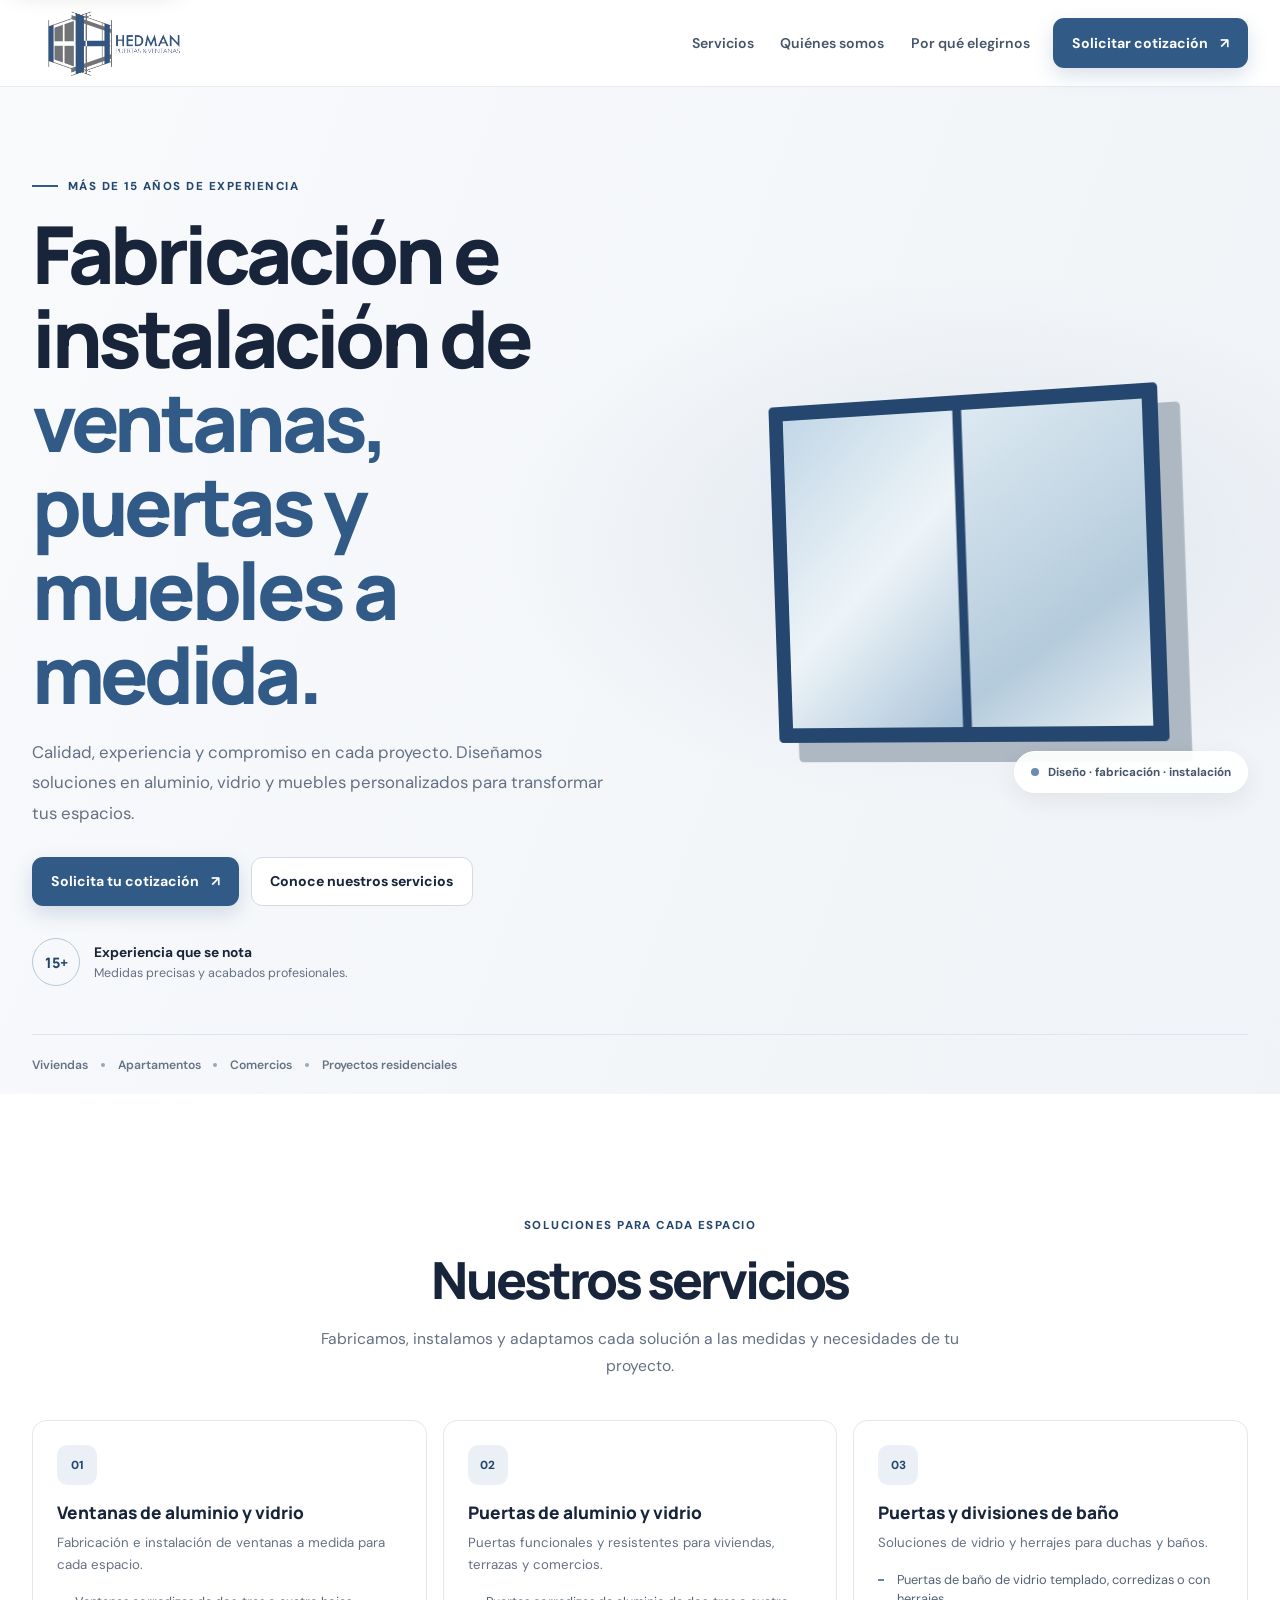
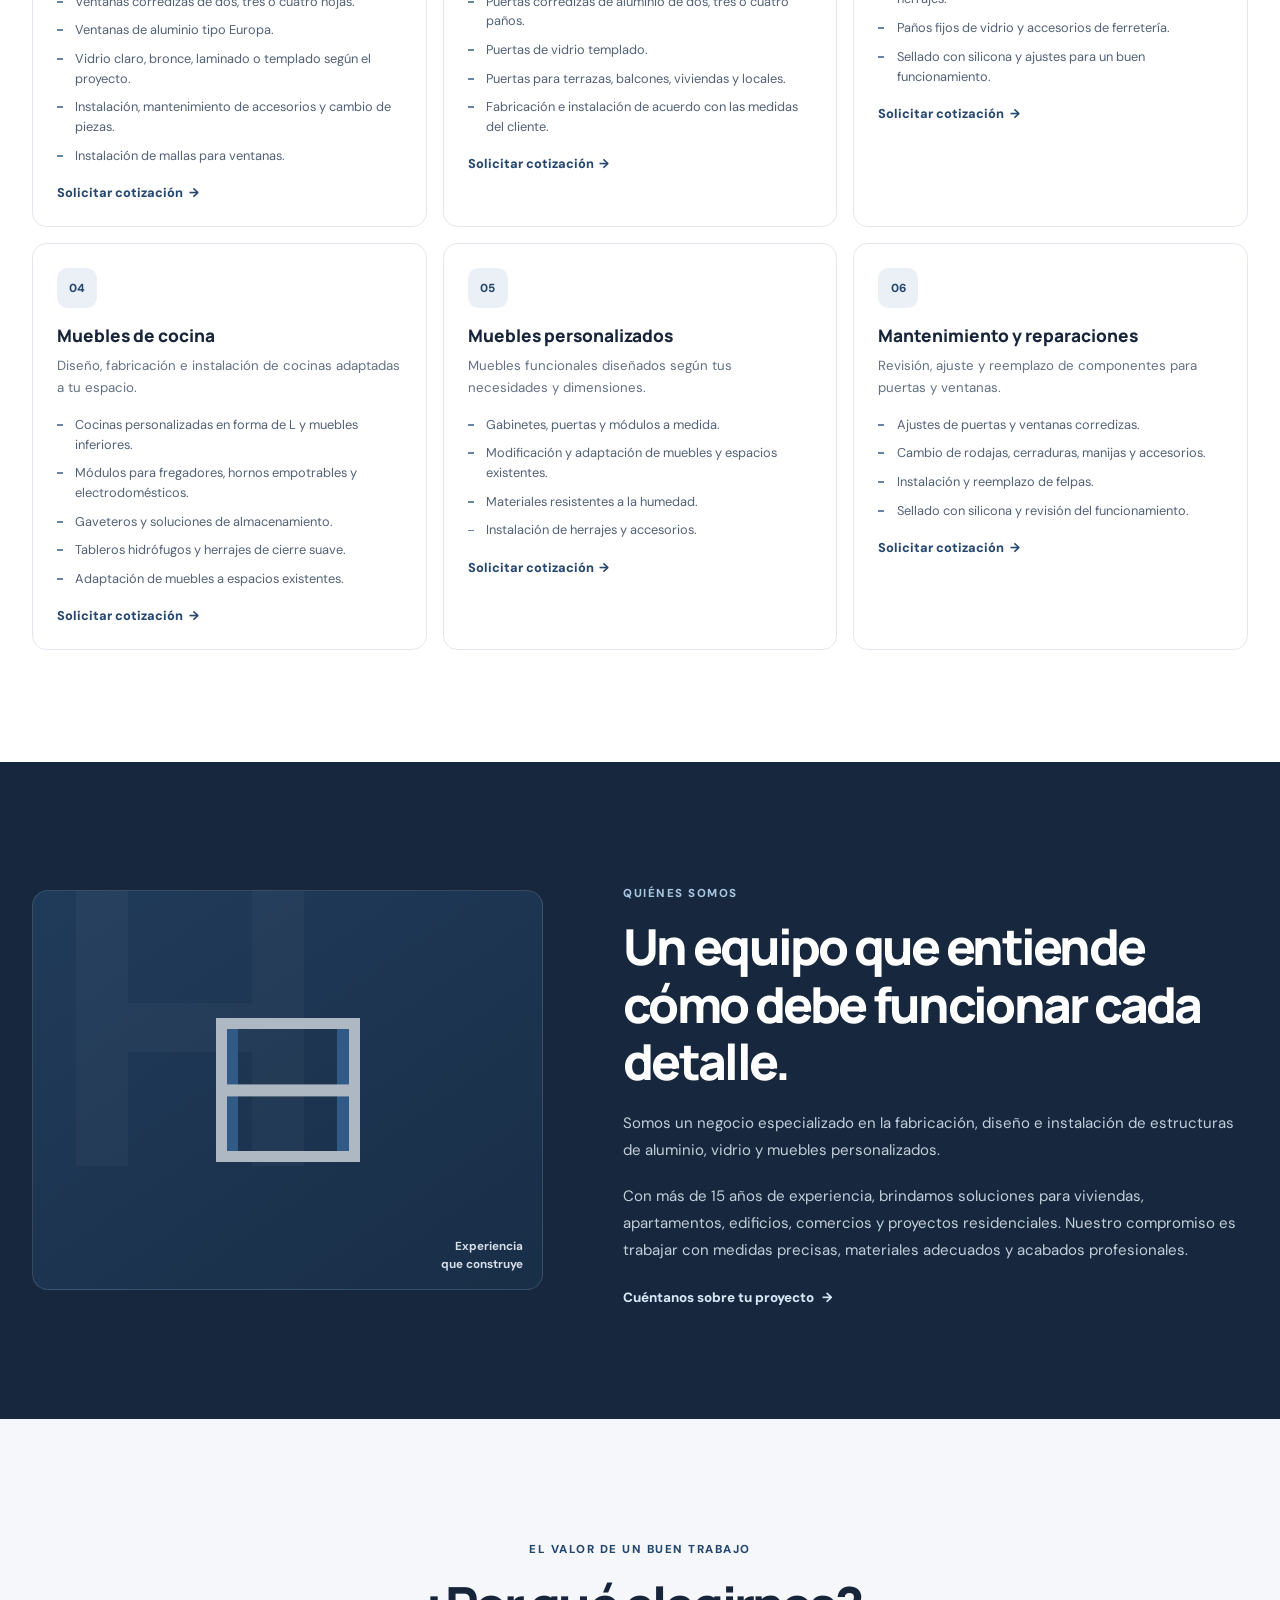
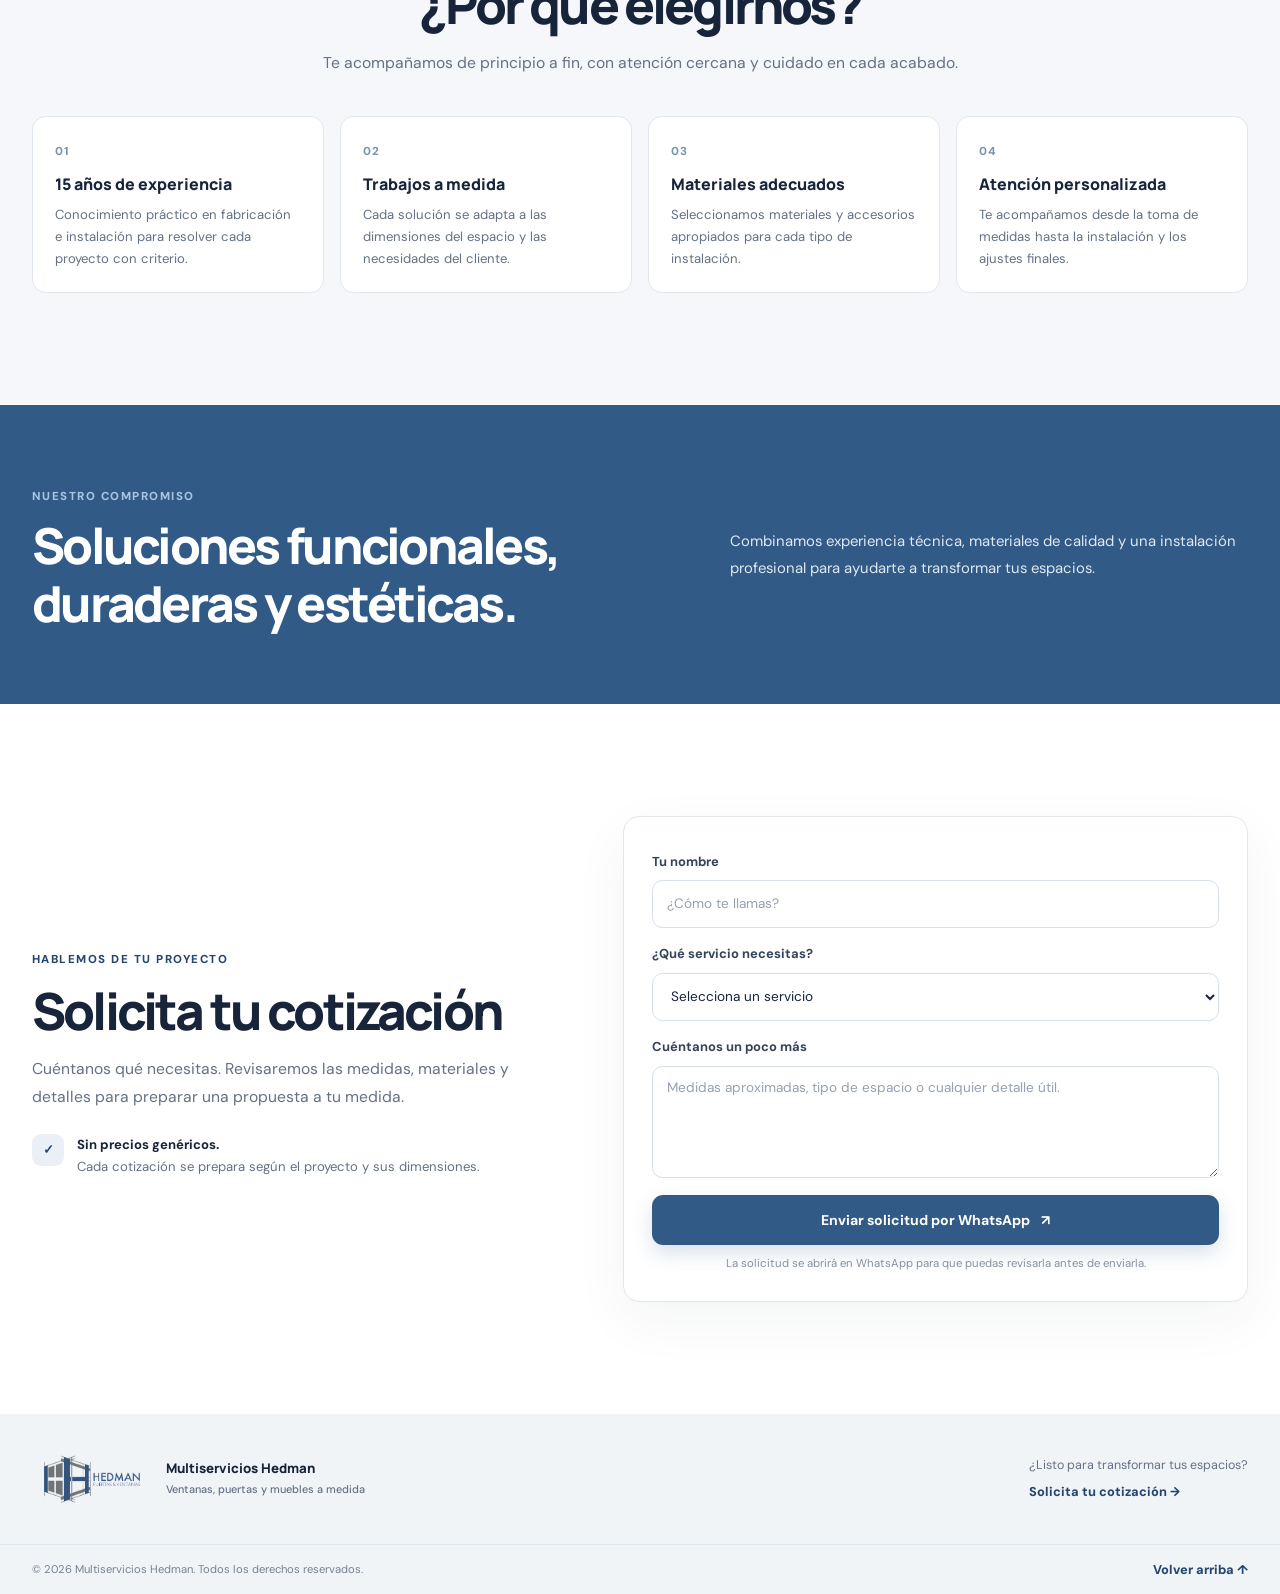
==== index.html @ 20c8bb3f "feat: version inicial web Multiservicios Hedman" ====
<!doctype html>
<html lang="es">
  <head>
    <meta charset="UTF-8" />
    <meta name="viewport" content="width=device-width, initial-scale=1" />
    <meta
      name="description"
      content="Fabricación e instalación de ventanas, puertas de aluminio y vidrio, divisiones de baño y muebles a medida. Más de 15 años de experiencia."
    />
    <meta name="theme-color" content="#f5f7fa" />
    <title>Multiservicios Hedman | Ventanas, puertas y muebles a medida</title>
    <link rel="preconnect" href="https://fonts.googleapis.com" />
    <link rel="preconnect" href="https://fonts.gstatic.com" crossorigin />
    <link
      href="https://fonts.googleapis.com/css2?family=DM+Sans:wght@400;500;600;700&family=Manrope:wght@400;500;600;700;800&display=swap"
      rel="stylesheet"
    />
    <link rel="stylesheet" href="css/styles.css" />
    <script type="module" src="js/main.js"></script>
  </head>
  <body>
    <a class="skip-link" href="#contenido">Saltar al contenido</a>

    <header class="site-header">
      <nav class="navigation container" aria-label="Navegación principal">
        <a class="brand-link" href="#inicio" aria-label="Multiservicios Hedman, inicio">
          <img src="Logo/Logo%20Hedman.png" alt="Hedman, puertas y ventanas" />
        </a>
        <button
          id="menu-toggle"
          class="menu-toggle"
          type="button"
          aria-expanded="false"
          aria-controls="primary-menu"
          aria-label="Abrir menú"
        >
          <svg viewBox="0 0 24 24" fill="none" stroke="currentColor" stroke-width="1.8" aria-hidden="true">
            <path d="M4 7h16M4 12h16M4 17h16" stroke-linecap="round" />
          </svg>
        </button>
        <div id="primary-menu" class="nav-menu">
          <a class="nav-link" href="#servicios">Servicios</a>
          <a class="nav-link" href="#nosotros">Quiénes somos</a>
          <a class="nav-link" href="#ventajas">Por qué elegirnos</a>
          <a class="button button-primary nav-cta" href="#cotizacion">Solicitar cotización <span aria-hidden="true">↗</span></a>
        </div>
      </nav>
    </header>

    <main id="contenido">
      <section id="inicio" class="hero-section">
        <div class="hero container">
          <div class="hero-copy">
            <p class="eyebrow"><span class="eyebrow-line"></span> Más de 15 años de experiencia</p>
            <h1>Fabricación e instalación de <span>ventanas, puertas y muebles a medida.</span></h1>
            <p class="hero-description">
              Calidad, experiencia y compromiso en cada proyecto. Diseñamos soluciones en aluminio, vidrio y muebles personalizados para transformar tus espacios.
            </p>
            <div class="hero-actions">
              <a class="button button-primary" href="#cotizacion">Solicita tu cotización <span aria-hidden="true">↗</span></a>
              <a class="button button-outline" href="#servicios">Conoce nuestros servicios</a>
            </div>
            <div class="hero-proof">
              <span class="proof-icon" aria-hidden="true">15+</span>
              <p><strong>Experiencia que se nota</strong><br />Medidas precisas y acabados profesionales.</p>
            </div>
          </div>
          <div class="hero-visual" aria-label="Ilustración de una ventana moderna de aluminio">
            <div class="window-illustration" aria-hidden="true">
              <div class="window-frame">
                <div class="window-pane pane-one"></div>
                <div class="window-pane pane-two"></div>
                <div class="window-divider"></div>
              </div>
              <div class="window-shadow"></div>
            </div>
            <div class="visual-caption"><span></span> Diseño · fabricación · instalación</div>
          </div>
        </div>
        <div class="hero-bottom container">
          <span>Viviendas</span><i></i><span>Apartamentos</span><i></i><span>Comercios</span><i></i><span>Proyectos residenciales</span>
        </div>
      </section>

      <section id="servicios" class="section services-section">
        <div class="container">
          <div class="section-heading">
            <p class="eyebrow">Soluciones para cada espacio</p>
            <h2 class="section-title">Nuestros servicios</h2>
            <p class="section-description">Fabricamos, instalamos y adaptamos cada solución a las medidas y necesidades de tu proyecto.</p>
          </div>
          <div id="services-grid" class="services-grid" aria-live="polite"></div>
        </div>
      </section>

      <section id="nosotros" class="about-section">
        <div class="container about-layout">
          <div class="about-mark" aria-hidden="true">
            <span>H</span>
            <div class="mark-lines"><i></i><i></i><i></i></div>
            <p>Experiencia<br />que construye</p>
          </div>
          <div class="about-copy">
            <p class="eyebrow eyebrow-light">Quiénes somos</p>
            <h2>Un equipo que entiende cómo debe funcionar cada detalle.</h2>
            <p>
              Somos un negocio especializado en la fabricación, diseño e instalación de estructuras de aluminio, vidrio y muebles personalizados.
            </p>
            <p>
              Con más de 15 años de experiencia, brindamos soluciones para viviendas, apartamentos, edificios, comercios y proyectos residenciales. Nuestro compromiso es trabajar con medidas precisas, materiales adecuados y acabados profesionales.
            </p>
            <a class="text-link" href="#cotizacion">Cuéntanos sobre tu proyecto <span aria-hidden="true">→</span></a>
          </div>
        </div>
      </section>

      <section id="ventajas" class="section reasons-section">
        <div class="container">
          <div class="section-heading">
            <p class="eyebrow">El valor de un buen trabajo</p>
            <h2 class="section-title">¿Por qué elegirnos?</h2>
            <p class="section-description">Te acompañamos de principio a fin, con atención cercana y cuidado en cada acabado.</p>
          </div>
          <div class="reasons-grid">
            <article class="reason-card"><span>01</span><h3>15 años de experiencia</h3><p>Conocimiento práctico en fabricación e instalación para resolver cada proyecto con criterio.</p></article>
            <article class="reason-card"><span>02</span><h3>Trabajos a medida</h3><p>Cada solución se adapta a las dimensiones del espacio y las necesidades del cliente.</p></article>
            <article class="reason-card"><span>03</span><h3>Materiales adecuados</h3><p>Seleccionamos materiales y accesorios apropiados para cada tipo de instalación.</p></article>
            <article class="reason-card"><span>04</span><h3>Atención personalizada</h3><p>Te acompañamos desde la toma de medidas hasta la instalación y los ajustes finales.</p></article>
          </div>
        </div>
      </section>

      <section class="commitment-section">
        <div class="container commitment-layout">
          <div>
            <p class="eyebrow eyebrow-light">Nuestro compromiso</p>
            <h2>Soluciones funcionales, duraderas y estéticas.</h2>
          </div>
          <p>Combinamos experiencia técnica, materiales de calidad y una instalación profesional para ayudarte a transformar tus espacios.</p>
        </div>
      </section>

      <section id="cotizacion" class="section quote-section">
        <div class="container quote-layout">
          <div class="quote-copy">
            <p class="eyebrow">Hablemos de tu proyecto</p>
            <h2 class="section-title">Solicita tu cotización</h2>
            <p class="section-description">Cuéntanos qué necesitas. Revisaremos las medidas, materiales y detalles para preparar una propuesta a tu medida.</p>
            <div class="quote-note"><span aria-hidden="true">✓</span><p><strong>Sin precios genéricos.</strong><br />Cada cotización se prepara según el proyecto y sus dimensiones.</p></div>
          </div>
          <form id="quote-form" class="quote-card">
            <label class="form-label" for="quote-name">Tu nombre</label>
            <input id="quote-name" class="form-control" name="name" type="text" autocomplete="name" maxlength="80" placeholder="¿Cómo te llamas?" required />
            <label class="form-label" for="quote-service">¿Qué servicio necesitas?</label>
            <select id="quote-service" class="form-control" name="service" required>
              <option value="">Selecciona un servicio</option>
            </select>
            <label class="form-label" for="quote-details">Cuéntanos un poco más</label>
            <textarea id="quote-details" class="form-control" name="details" rows="4" maxlength="700" placeholder="Medidas aproximadas, tipo de espacio o cualquier detalle útil." required></textarea>
            <p id="quote-error" class="form-error" role="alert" hidden></p>
            <button class="button button-primary submit-button" type="submit">Enviar solicitud por WhatsApp <span aria-hidden="true">↗</span></button>
            <p class="form-hint">La solicitud se abrirá en WhatsApp para que puedas revisarla antes de enviarla.</p>
          </form>
        </div>
      </section>
    </main>

    <footer class="site-footer">
      <div class="container footer-main">
        <a class="footer-brand" href="#inicio" aria-label="Volver al inicio">
          <img src="Logo/Logo%20Hedman.png" alt="" />
          <span>Multiservicios Hedman<br /><small>Ventanas, puertas y muebles a medida</small></span>
        </a>
        <div class="footer-contact">
          <p>¿Listo para transformar tus espacios?</p>
          <a href="#cotizacion">Solicita tu cotización <span aria-hidden="true">→</span></a>
        </div>
      </div>
      <div class="footer-bottom">
        <div class="container"><p>© <span id="current-year"></span> Multiservicios Hedman. Todos los derechos reservados.</p><a href="#inicio">Volver arriba ↑</a></div>
      </div>
    </footer>
  </body>
</html>
---- css/styles.css ----
:root {
  color-scheme: light;
  --ink: #17243a;
  --muted: #647184;
  --blue: #315a87;
  --blue-dark: #24466f;
  --blue-soft: #eaf0f6;
  --steel: #737d8b;
  --surface: #f5f7fa;
  --line: #e2e7ed;
  --display-font: "Manrope", sans-serif;
  --body-font: "DM Sans", sans-serif;
}

* {
  box-sizing: border-box;
}

html {
  scroll-behavior: smooth;
  scroll-padding-top: 6rem;
}

body {
  margin: 0;
  color: var(--ink);
  background: #fff;
  font-family: var(--body-font);
  -webkit-font-smoothing: antialiased;
}

body,
button,
input,
select,
textarea {
  font-family: var(--body-font);
}

a {
  color: inherit;
  text-decoration: none;
}

button,
input,
select,
textarea {
  font: inherit;
}

.container {
  width: min(100% - 3rem, 76rem);
  margin-inline: auto;
}

.skip-link {
  position: fixed;
  z-index: 100;
  top: 0.75rem;
  left: 0.75rem;
  transform: translateY(-160%);
  border-radius: 0.75rem;
  background: #fff;
  padding: 0.75rem 1rem;
  box-shadow: 0 8px 24px #0f172a24;
}

.skip-link:focus {
  transform: translateY(0);
}

.site-header {
  position: sticky;
  z-index: 40;
  top: 0;
  border-bottom: 1px solid #e2e7edcf;
  background: rgb(255 255 255 / 92%);
  backdrop-filter: blur(16px);
}

.navigation {
  display: flex;
  min-height: 5.4rem;
  align-items: center;
  justify-content: space-between;
}

.brand-link {
  display: inline-flex;
  width: 10.25rem;
  align-items: center;
}

.brand-link img,
.footer-brand img {
  display: block;
  width: 100%;
  height: auto;
}

.menu-toggle {
  display: grid;
  width: 2.75rem;
  height: 2.75rem;
  place-items: center;
  border: 1px solid var(--line);
  border-radius: 0.8rem;
  background: #fff;
  color: var(--ink);
}

.menu-toggle svg {
  width: 1.4rem;
  height: 1.4rem;
}

.nav-menu {
  position: absolute;
  top: calc(100% + 0.45rem);
  right: 1.5rem;
  left: 1.5rem;
  display: none;
  flex-direction: column;
  gap: 0.3rem;
  border: 1px solid var(--line);
  border-radius: 1rem;
  background: #fff;
  padding: 0.75rem;
  box-shadow: 0 18px 40px #0f172a14;
}

.nav-menu.is-open {
  display: flex;
}

.nav-link {
  border-radius: 0.65rem;
  padding: 0.75rem;
  color: #475569;
  font-size: 0.88rem;
  font-weight: 600;
}

.nav-link:hover,
.nav-link:focus-visible {
  background: var(--surface);
  color: var(--blue-dark);
}

.button {
  display: inline-flex;
  min-height: 3.1rem;
  align-items: center;
  justify-content: center;
  gap: 0.7rem;
  border: 1px solid transparent;
  border-radius: 0.7rem;
  padding: 0.8rem 1.15rem;
  font-size: 0.88rem;
  font-weight: 700;
  text-align: center;
  transition: background 160ms ease, color 160ms ease, transform 160ms ease, box-shadow 160ms ease;
}

.button:hover {
  transform: translateY(-2px);
}

.button:focus-visible,
.nav-link:focus-visible,
.menu-toggle:focus-visible,
.text-link:focus-visible,
.footer-bottom a:focus-visible {
  outline: 3px solid #75a4d3;
  outline-offset: 3px;
}

.button-primary {
  background: var(--blue);
  color: #fff;
  box-shadow: 0 8px 20px rgb(49 90 135 / 18%);
}

.button-primary:hover {
  background: var(--blue-dark);
}

.button-outline {
  border-color: #d3dae3;
  background: #fff;
  color: var(--ink);
}

.button-outline:hover {
  background: var(--surface);
}

.hero-section {
  overflow: hidden;
  background:
    radial-gradient(ellipse at 75% 45%, rgb(49 90 135 / 10%), transparent 34%),
    linear-gradient(110deg, #f8fafc, #f0f3f7);
}

.hero {
  display: grid;
  align-items: center;
  gap: 3.5rem;
  padding-top: 5.2rem;
  padding-bottom: 4.5rem;
}

.hero-copy {
  position: relative;
  z-index: 2;
}

.eyebrow {
  display: flex;
  align-items: center;
  gap: 0.65rem;
  color: var(--blue-dark);
  font-size: 0.72rem;
  font-weight: 800;
  letter-spacing: 0.13em;
  text-transform: uppercase;
}

.eyebrow-line {
  width: 1.6rem;
  height: 2px;
  background: var(--blue);
}

.hero h1,
.section-title,
.about-copy h2,
.commitment-layout h2 {
  margin: 1.1rem 0 0;
  font-family: var(--display-font);
  font-weight: 800;
  letter-spacing: -0.055em;
}

.hero h1 {
  max-width: 46rem;
  font-size: clamp(2.7rem, 7vw, 5rem);
  line-height: 1.05;
}

.hero h1 span {
  color: var(--blue);
}

.hero-description {
  max-width: 36rem;
  margin: 1.35rem 0 0;
  color: var(--muted);
  font-size: 1.05rem;
  line-height: 1.8;
}

.hero-actions {
  display: flex;
  flex-wrap: wrap;
  gap: 0.75rem;
  margin-top: 1.8rem;
}

.hero-proof {
  display: flex;
  align-items: center;
  gap: 0.9rem;
  margin-top: 2rem;
  color: var(--muted);
  font-size: 0.78rem;
  line-height: 1.6;
}

.hero-proof p {
  margin: 0;
}

.hero-proof strong {
  color: var(--ink);
  font-size: 0.86rem;
}

.proof-icon {
  display: grid;
  width: 3rem;
  height: 3rem;
  flex: 0 0 auto;
  place-items: center;
  border: 1px solid #b8c8d9;
  border-radius: 50%;
  color: var(--blue-dark);
  font-family: var(--display-font);
  font-size: 0.9rem;
  font-weight: 800;
}

.hero-visual {
  position: relative;
  display: grid;
  min-height: 22rem;
  place-items: center;
}

.window-illustration {
  position: relative;
  width: min(100%, 28rem);
  aspect-ratio: 1 / 0.9;
}

.window-frame {
  position: absolute;
  inset: 5% 7% 9% 5%;
  display: grid;
  grid-template-columns: 1fr 1fr;
  gap: 0.55rem;
  overflow: hidden;
  border: 0.95rem solid var(--blue-dark);
  border-radius: 0.28rem;
  background: #dce7f0;
  box-shadow: 1.3rem 1.25rem 0 #aeb8c3;
  transform: perspective(900px) rotateY(-9deg) rotateZ(-2deg);
}

.window-pane {
  background: linear-gradient(135deg, #c2d7e7 0%, #edf4f8 52%, #aac3d8 100%);
}

.pane-two {
  background: linear-gradient(145deg, #dce9f1, #b4cbdc 66%, #e6eef4);
}

.window-divider {
  position: absolute;
  inset: 0 auto 0 50%;
  width: 0.55rem;
  background: var(--blue-dark);
  transform: translateX(-50%);
}

.window-shadow {
  position: absolute;
  z-index: -1;
  right: 2%;
  bottom: 1%;
  width: 73%;
  height: 3rem;
  border-radius: 50%;
  background: #66778b26;
  filter: blur(16px);
}

.visual-caption {
  position: absolute;
  right: 0;
  bottom: 0.5rem;
  display: flex;
  align-items: center;
  gap: 0.55rem;
  border: 1px solid #fff;
  border-radius: 999px;
  background: #ffffffeb;
  padding: 0.75rem 1rem;
  box-shadow: 0 8px 25px #0f172a12;
  color: #475569;
  font-size: 0.73rem;
  font-weight: 700;
}

.visual-caption span {
  width: 0.5rem;
  height: 0.5rem;
  border-radius: 50%;
  background: #6d8bab;
}

.hero-bottom {
  display: flex;
  flex-wrap: wrap;
  align-items: center;
  gap: 0.8rem;
  border-top: 1px solid #dfe5ec;
  padding-top: 1.35rem;
  padding-bottom: 1.35rem;
  color: #667386;
  font-size: 0.76rem;
  font-weight: 600;
}

.hero-bottom i {
  width: 0.25rem;
  height: 0.25rem;
  border-radius: 50%;
  background: #99a8b8;
}

.section {
  padding-top: 5.5rem;
  padding-bottom: 5.5rem;
}

.section-heading {
  max-width: 44rem;
  margin: 0 auto 2.5rem;
  text-align: center;
}

.section-heading .eyebrow {
  justify-content: center;
}

.section-title {
  font-size: clamp(2rem, 5vw, 3.2rem);
  line-height: 1.14;
}

.section-description {
  margin: 1rem 0 0;
  color: var(--muted);
  font-size: 0.98rem;
  line-height: 1.75;
}

.services-section {
  background: #fff;
}

.services-grid {
  display: grid;
  gap: 1rem;
}

.service-card {
  position: relative;
  border: 1px solid var(--line);
  border-radius: 0.9rem;
  background: #fff;
  padding: 1.5rem;
  transition: border-color 180ms ease, box-shadow 180ms ease, transform 180ms ease;
}

.service-card:hover {
  transform: translateY(-3px);
  border-color: #b7c8da;
  box-shadow: 0 16px 38px #0f172a0d;
}

.service-number {
  display: inline-grid;
  width: 2.5rem;
  height: 2.5rem;
  place-items: center;
  border-radius: 0.65rem;
  background: var(--blue-soft);
  color: var(--blue-dark);
  font-size: 0.73rem;
  font-weight: 800;
}

.service-card h3 {
  margin: 1rem 0 0;
  font-family: var(--display-font);
  font-size: 1.08rem;
  font-weight: 800;
}

.service-card p {
  margin: 0.5rem 0 0;
  color: var(--muted);
  font-size: 0.83rem;
  line-height: 1.65;
}

.service-card ul {
  display: grid;
  gap: 0.55rem;
  margin: 1rem 0 0;
  padding: 0;
  color: #536176;
  font-size: 0.8rem;
  line-height: 1.55;
  list-style: none;
}

.service-card li {
  position: relative;
  padding-left: 1.15rem;
}

.service-card li::before {
  position: absolute;
  top: 0.57rem;
  left: 0;
  width: 0.38rem;
  height: 0.12rem;
  background: #6684a5;
  content: "";
}

.service-card a {
  display: inline-flex;
  align-items: center;
  gap: 0.35rem;
  margin-top: 1.15rem;
  color: var(--blue-dark);
  font-size: 0.8rem;
  font-weight: 800;
}

.service-card a:hover {
  text-decoration: underline;
}

.about-section {
  overflow: hidden;
  background: #17283e;
  color: #fff;
}

.about-layout {
  display: grid;
  align-items: center;
  gap: 3rem;
  padding-top: 5.5rem;
  padding-bottom: 5.5rem;
}

.about-mark {
  position: relative;
  display: grid;
  min-height: 18rem;
  place-items: center;
  overflow: hidden;
  border: 1px solid #ffffff20;
  border-radius: 1rem;
  background: linear-gradient(145deg, #203b5a, #192e47);
}

.about-mark > span {
  position: absolute;
  top: -4rem;
  left: 1rem;
  color: #ffffff08;
  font-family: var(--display-font);
  font-size: 24rem;
  font-weight: 800;
  line-height: 1;
}

.mark-lines {
  position: relative;
  display: flex;
  width: 9rem;
  height: 9rem;
  justify-content: space-between;
  border: 0.7rem solid #aeb8c3;
}

.mark-lines::after {
  position: absolute;
  top: 50%;
  right: 0;
  left: 0;
  height: 0.7rem;
  background: #aeb8c3;
  content: "";
  transform: translateY(-50%);
}

.mark-lines i {
  width: 0.7rem;
  height: 100%;
  background: #315a87;
}

.mark-lines i:nth-child(2) {
  background: #315a87;
}

.mark-lines i:nth-child(3) {
  display: none;
}

.about-mark p {
  position: absolute;
  right: 1.2rem;
  bottom: 1rem;
  margin: 0;
  color: #d5deea;
  font-size: 0.73rem;
  font-weight: 700;
  line-height: 1.5;
  text-align: right;
}

.eyebrow-light {
  color: #a9c5e0;
}

.about-copy {
  max-width: 40rem;
}

.about-copy h2,
.commitment-layout h2 {
  font-size: clamp(2rem, 4vw, 3.1rem);
  line-height: 1.16;
}

.about-copy > p:not(.eyebrow) {
  margin: 1.2rem 0 0;
  color: #c3cedb;
  font-size: 0.94rem;
  line-height: 1.8;
}

.text-link {
  display: inline-flex;
  align-items: center;
  gap: 0.5rem;
  margin-top: 1.5rem;
  color: #d7e7f6;
  font-size: 0.84rem;
  font-weight: 800;
}

.reasons-section {
  background: var(--surface);
}

.reasons-grid {
  display: grid;
  gap: 1rem;
}

.reason-card {
  border: 1px solid #e0e6ed;
  border-radius: 0.85rem;
  background: #fff;
  padding: 1.35rem;
}

.reason-card > span {
  color: #7993af;
  font-size: 0.72rem;
  font-weight: 800;
  letter-spacing: 0.12em;
}

.reason-card h3 {
  margin: 0.8rem 0 0;
  font-family: var(--display-font);
  font-size: 1rem;
  font-weight: 800;
}

.reason-card p {
  margin: 0.55rem 0 0;
  color: var(--muted);
  font-size: 0.82rem;
  line-height: 1.7;
}

.commitment-section {
  background: var(--blue);
  color: #fff;
}

.commitment-layout {
  display: grid;
  align-items: center;
  gap: 1.5rem;
  padding-top: 3.6rem;
  padding-bottom: 3.6rem;
}

.commitment-layout h2 {
  max-width: 38rem;
  margin-top: 0.85rem;
}

.commitment-layout > p {
  max-width: 34rem;
  margin: 0;
  color: #e0e9f2;
  font-size: 0.93rem;
  line-height: 1.8;
}

.quote-section {
  background: #fff;
}

.quote-layout {
  display: grid;
  align-items: start;
  gap: 2.5rem;
}

.quote-copy .section-title {
  margin-top: 0.85rem;
}

.quote-copy .section-description {
  max-width: 34rem;
}

.quote-note {
  display: flex;
  align-items: flex-start;
  gap: 0.8rem;
  margin-top: 1.5rem;
  color: var(--muted);
  font-size: 0.82rem;
  line-height: 1.65;
}

.quote-note > span {
  display: grid;
  width: 2rem;
  height: 2rem;
  flex: 0 0 auto;
  place-items: center;
  border-radius: 0.6rem;
  background: var(--blue-soft);
  color: var(--blue-dark);
  font-weight: 800;
}

.quote-note p {
  margin: 0;
}

.quote-note strong {
  color: var(--ink);
}

.quote-card {
  display: grid;
  gap: 0.65rem;
  border: 1px solid var(--line);
  border-radius: 1rem;
  background: #fff;
  padding: 1.35rem;
  box-shadow: 0 18px 55px #15243a0d;
}

.form-label {
  margin-top: 0.45rem;
  color: #34445a;
  font-size: 0.81rem;
  font-weight: 700;
}

.form-control {
  width: 100%;
  min-height: 3rem;
  border: 1px solid #d7dfe8;
  border-radius: 0.65rem;
  background: #fff;
  padding: 0.75rem 0.85rem;
  color: var(--ink);
  font-size: 0.85rem;
  outline: none;
  transition: border-color 160ms ease, box-shadow 160ms ease;
}

textarea.form-control {
  min-height: 7rem;
  resize: vertical;
}

.form-control:focus {
  border-color: #547ba3;
  box-shadow: 0 0 0 3px #547ba321;
}

.form-control::placeholder {
  color: #96a1af;
}

.submit-button {
  width: 100%;
  margin-top: 0.45rem;
}

.form-hint {
  margin: 0;
  color: #8591a0;
  font-size: 0.71rem;
  line-height: 1.55;
  text-align: center;
}

.form-error {
  margin: 0.35rem 0 0;
  border-radius: 0.6rem;
  background: #fef2f2;
  padding: 0.7rem 0.8rem;
  color: #b91c1c;
  font-size: 0.78rem;
  line-height: 1.5;
}

.site-footer {
  background: #f1f4f7;
}

.footer-main {
  display: flex;
  flex-direction: column;
  gap: 1.5rem;
  padding-top: 2.3rem;
  padding-bottom: 2.3rem;
}

.footer-brand {
  display: flex;
  max-width: 23rem;
  align-items: center;
  gap: 0.85rem;
  font-family: var(--display-font);
  font-size: 0.83rem;
  font-weight: 800;
  line-height: 1.5;
}

.footer-brand img {
  width: 7.5rem;
  flex: 0 0 auto;
}

.footer-brand small {
  color: var(--muted);
  font-family: var(--body-font);
  font-size: 0.68rem;
  font-weight: 500;
}

.footer-contact p {
  margin: 0 0 0.4rem;
  color: var(--muted);
  font-size: 0.78rem;
}

.footer-contact a,
.footer-bottom a {
  color: var(--blue-dark);
  font-size: 0.8rem;
  font-weight: 800;
}

.footer-bottom {
  border-top: 1px solid #dfe5ec;
}

.footer-bottom .container {
  display: flex;
  flex-direction: column;
  gap: 0.5rem;
  padding-top: 1rem;
  padding-bottom: 1rem;
}

.footer-bottom p {
  margin: 0;
  color: #768294;
  font-size: 0.7rem;
}

@media (min-width: 600px) {
  .services-grid,
  .reasons-grid {
    grid-template-columns: repeat(2, minmax(0, 1fr));
  }

  .quote-card {
    padding: 1.75rem;
  }

  .footer-main,
  .footer-bottom .container {
    flex-direction: row;
    align-items: center;
    justify-content: space-between;
  }
}

@media (min-width: 800px) {
  .menu-toggle {
    display: none;
  }

  .nav-menu {
    position: static;
    display: flex;
    flex-direction: row;
    align-items: center;
    gap: 0.15rem;
    border: 0;
    background: transparent;
    padding: 0;
    box-shadow: none;
  }

  .nav-link {
    padding: 0.7rem 0.75rem;
  }

  .nav-cta {
    margin-left: 0.55rem;
  }

  .hero {
    grid-template-columns: 1.05fr 0.95fr;
    gap: 2rem;
    padding-top: 5rem;
    padding-bottom: 3rem;
  }

  .hero-visual {
    min-height: 28rem;
  }

  .section {
    padding-top: 7rem;
    padding-bottom: 7rem;
  }

  .services-grid {
    grid-template-columns: repeat(3, minmax(0, 1fr));
  }

  .about-layout {
    grid-template-columns: 0.9fr 1.1fr;
    gap: 5rem;
    padding-top: 7rem;
    padding-bottom: 7rem;
  }

  .about-mark {
    min-height: 25rem;
  }

  .reasons-grid {
    grid-template-columns: repeat(4, minmax(0, 1fr));
  }

  .commitment-layout {
    grid-template-columns: 1.1fr 0.9fr;
    gap: 4rem;
    padding-top: 4.5rem;
    padding-bottom: 4.5rem;
  }

  .quote-layout {
    grid-template-columns: 0.9fr 1.1fr;
    align-items: center;
    gap: 5rem;
  }
}

@media (prefers-reduced-motion: reduce) {
  *,
  *::before,
  *::after {
    scroll-behavior: auto !important;
    animation-duration: 0.01ms !important;
    animation-iteration-count: 1 !important;
    transition-duration: 0.01ms !important;
  }
}
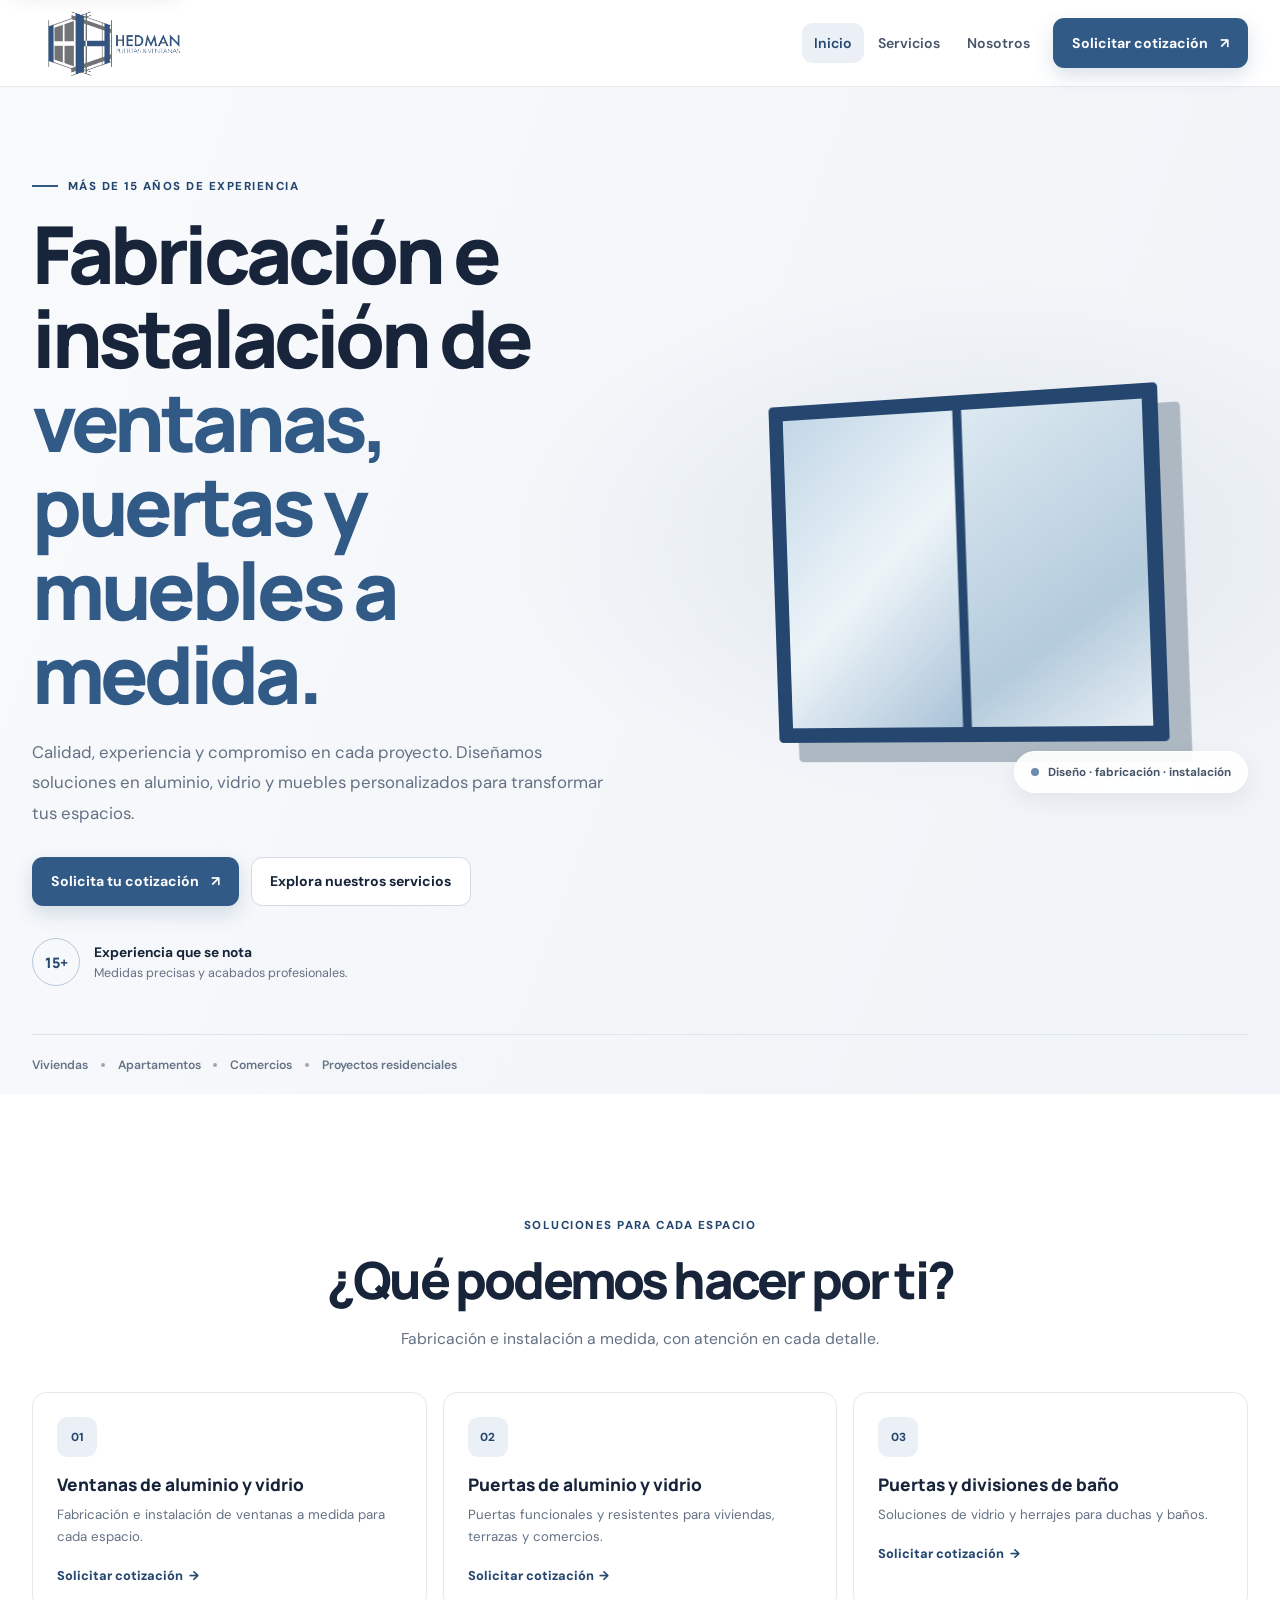
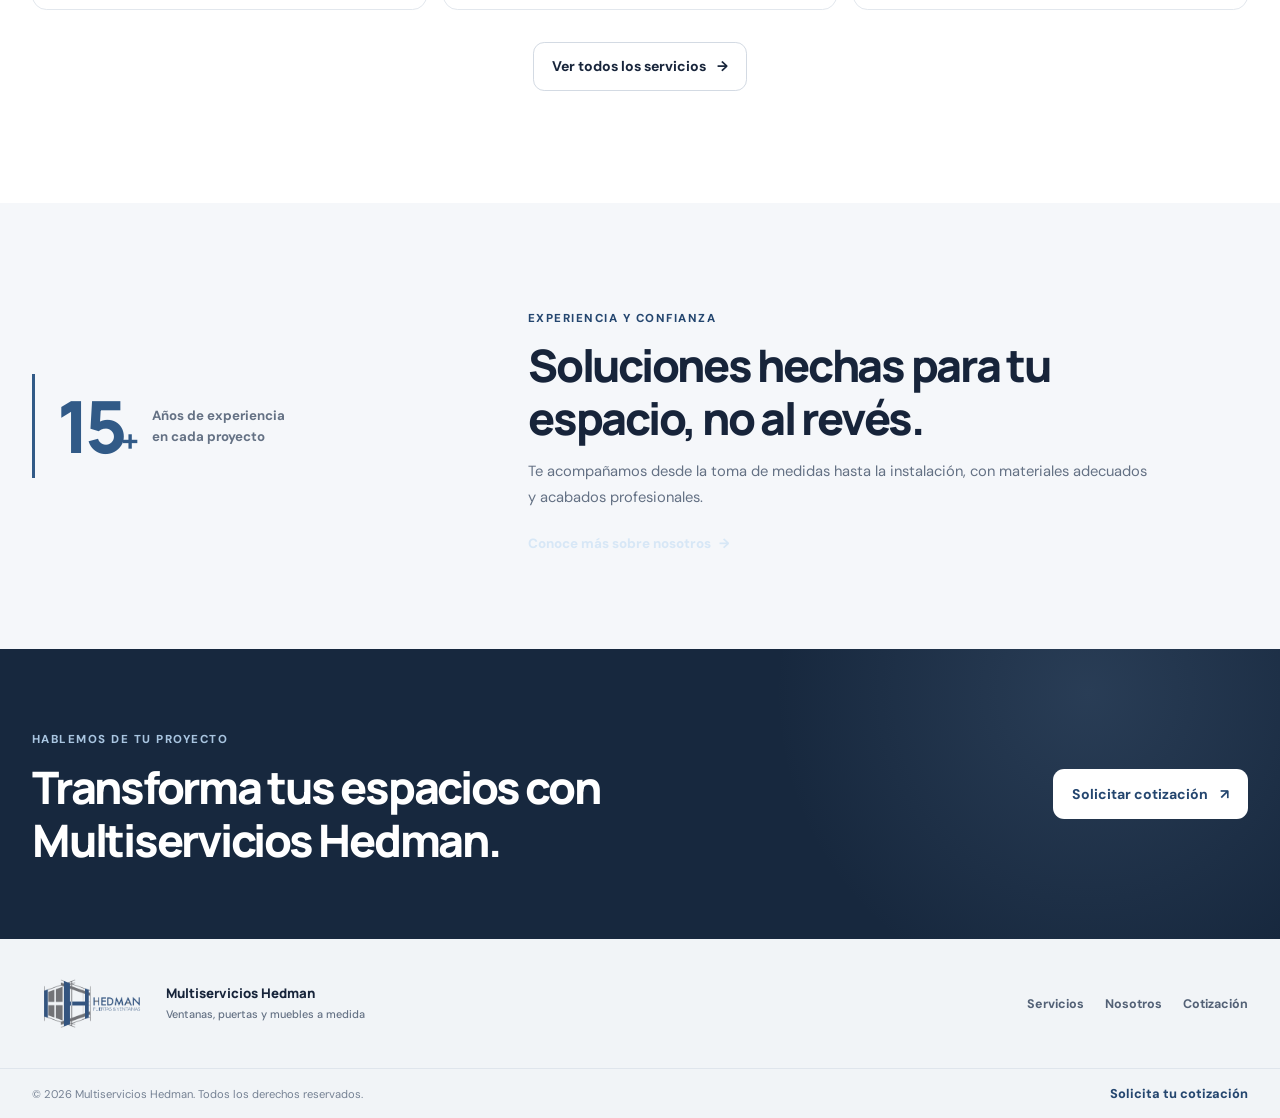
==== commit a2798037: "Descripción de tus cambios" ====
--- a/index.html
+++ b/index.html
@@ -3,62 +3,44 @@
   <head>
     <meta charset="UTF-8" />
     <meta name="viewport" content="width=device-width, initial-scale=1" />
-    <meta
-      name="description"
-      content="Fabricación e instalación de ventanas, puertas de aluminio y vidrio, divisiones de baño y muebles a medida. Más de 15 años de experiencia."
-    />
+    <meta name="description" content="Multiservicios Hedman" />
     <meta name="theme-color" content="#f5f7fa" />
     <title>Multiservicios Hedman | Ventanas, puertas y muebles a medida</title>
     <link rel="preconnect" href="https://fonts.googleapis.com" />
     <link rel="preconnect" href="https://fonts.gstatic.com" crossorigin />
-    <link
-      href="https://fonts.googleapis.com/css2?family=DM+Sans:wght@400;500;600;700&family=Manrope:wght@400;500;600;700;800&display=swap"
-      rel="stylesheet"
-    />
+    <link href="https://fonts.googleapis.com/css2?family=DM+Sans:wght@400;500;600;700&family=Manrope:wght@400;500;600;700;800&display=swap" rel="stylesheet" />
     <link rel="stylesheet" href="css/styles.css" />
     <script type="module" src="js/main.js"></script>
   </head>
   <body>
     <a class="skip-link" href="#contenido">Saltar al contenido</a>
-
     <header class="site-header">
       <nav class="navigation container" aria-label="Navegación principal">
-        <a class="brand-link" href="#inicio" aria-label="Multiservicios Hedman, inicio">
+        <a class="brand-link" href="index.html" aria-label="Multiservicios Hedman, inicio">
           <img src="Logo/Logo%20Hedman.png" alt="Hedman, puertas y ventanas" />
         </a>
-        <button
-          id="menu-toggle"
-          class="menu-toggle"
-          type="button"
-          aria-expanded="false"
-          aria-controls="primary-menu"
-          aria-label="Abrir menú"
-        >
-          <svg viewBox="0 0 24 24" fill="none" stroke="currentColor" stroke-width="1.8" aria-hidden="true">
-            <path d="M4 7h16M4 12h16M4 17h16" stroke-linecap="round" />
-          </svg>
+        <button id="menu-toggle" class="menu-toggle" type="button" aria-expanded="false" aria-controls="primary-menu" aria-label="Abrir menú">
+          <svg viewBox="0 0 24 24" fill="none" stroke="currentColor" stroke-width="1.8" aria-hidden="true"><path d="M4 7h16M4 12h16M4 17h16" stroke-linecap="round" /></svg>
         </button>
         <div id="primary-menu" class="nav-menu">
-          <a class="nav-link" href="#servicios">Servicios</a>
-          <a class="nav-link" href="#nosotros">Quiénes somos</a>
-          <a class="nav-link" href="#ventajas">Por qué elegirnos</a>
-          <a class="button button-primary nav-cta" href="#cotizacion">Solicitar cotización <span aria-hidden="true">↗</span></a>
+          <a class="nav-link" href="index.html" aria-current="page">Inicio</a>
+          <a class="nav-link" href="servicios.html">Servicios</a>
+          <a class="nav-link" href="nosotros.html">Nosotros</a>
+          <a class="button button-primary nav-cta" href="cotizacion.html">Solicitar cotización <span aria-hidden="true">↗</span></a>
         </div>
       </nav>
     </header>
 
     <main id="contenido">
-      <section id="inicio" class="hero-section">
+      <section class="hero-section">
         <div class="hero container">
           <div class="hero-copy">
             <p class="eyebrow"><span class="eyebrow-line"></span> Más de 15 años de experiencia</p>
             <h1>Fabricación e instalación de <span>ventanas, puertas y muebles a medida.</span></h1>
-            <p class="hero-description">
-              Calidad, experiencia y compromiso en cada proyecto. Diseñamos soluciones en aluminio, vidrio y muebles personalizados para transformar tus espacios.
-            </p>
+            <p class="hero-description">Calidad, experiencia y compromiso en cada proyecto. Diseñamos soluciones en aluminio, vidrio y muebles personalizados para transformar tus espacios.</p>
             <div class="hero-actions">
-              <a class="button button-primary" href="#cotizacion">Solicita tu cotización <span aria-hidden="true">↗</span></a>
-              <a class="button button-outline" href="#servicios">Conoce nuestros servicios</a>
+              <a class="button button-primary" href="cotizacion.html">Solicita tu cotización <span aria-hidden="true">↗</span></a>
+              <a class="button button-outline" href="servicios.html">Explora nuestros servicios</a>
             </div>
             <div class="hero-proof">
               <span class="proof-icon" aria-hidden="true">15+</span>
@@ -67,118 +49,56 @@
           </div>
           <div class="hero-visual" aria-label="Ilustración de una ventana moderna de aluminio">
             <div class="window-illustration" aria-hidden="true">
-              <div class="window-frame">
-                <div class="window-pane pane-one"></div>
-                <div class="window-pane pane-two"></div>
-                <div class="window-divider"></div>
-              </div>
+              <div class="window-frame"><div class="window-pane pane-one"></div><div class="window-pane pane-two"></div><div class="window-divider"></div></div>
               <div class="window-shadow"></div>
             </div>
             <div class="visual-caption"><span></span> Diseño · fabricación · instalación</div>
           </div>
         </div>
-        <div class="hero-bottom container">
-          <span>Viviendas</span><i></i><span>Apartamentos</span><i></i><span>Comercios</span><i></i><span>Proyectos residenciales</span>
+        <div class="hero-bottom container"><span>Viviendas</span><i></i><span>Apartamentos</span><i></i><span>Comercios</span><i></i><span>Proyectos residenciales</span></div>
+      </section>
+
+      <section class="section services-section">
+        <div class="container">
+          <div class="section-heading">
+            <p class="eyebrow">Soluciones para cada espacio</p>
+            <h2 class="section-title">¿Qué podemos hacer por ti?</h2>
+            <p class="section-description">Fabricación e instalación a medida, con atención en cada detalle.</p>
+          </div>
+          <div id="services-grid" class="services-grid service-preview" data-service-limit="3" aria-live="polite"></div>
+          <div class="section-action"><a class="button button-outline" href="servicios.html">Ver todos los servicios <span aria-hidden="true">→</span></a></div>
         </div>
       </section>
 
-      <section id="servicios" class="section services-section">
-        <div class="container">
-          <div class="section-heading">
-            <p class="eyebrow">Soluciones para cada espacio</p>
-            <h2 class="section-title">Nuestros servicios</h2>
-            <p class="section-description">Fabricamos, instalamos y adaptamos cada solución a las medidas y necesidades de tu proyecto.</p>
-          </div>
-          <div id="services-grid" class="services-grid" aria-live="polite"></div>
-        </div>
-      </section>
-
-      <section id="nosotros" class="about-section">
-        <div class="container about-layout">
-          <div class="about-mark" aria-hidden="true">
-            <span>H</span>
-            <div class="mark-lines"><i></i><i></i><i></i></div>
-            <p>Experiencia<br />que construye</p>
-          </div>
-          <div class="about-copy">
-            <p class="eyebrow eyebrow-light">Quiénes somos</p>
-            <h2>Un equipo que entiende cómo debe funcionar cada detalle.</h2>
-            <p>
-              Somos un negocio especializado en la fabricación, diseño e instalación de estructuras de aluminio, vidrio y muebles personalizados.
-            </p>
-            <p>
-              Con más de 15 años de experiencia, brindamos soluciones para viviendas, apartamentos, edificios, comercios y proyectos residenciales. Nuestro compromiso es trabajar con medidas precisas, materiales adecuados y acabados profesionales.
-            </p>
-            <a class="text-link" href="#cotizacion">Cuéntanos sobre tu proyecto <span aria-hidden="true">→</span></a>
+      <section class="home-about">
+        <div class="container home-about-layout">
+          <div class="home-about-number"><strong>15<span>+</span></strong><p>Años de experiencia<br />en cada proyecto</p></div>
+          <div class="home-about-copy">
+            <p class="eyebrow">Experiencia y confianza</p>
+            <h2>Soluciones hechas para tu espacio, no al revés.</h2>
+            <p>Te acompañamos desde la toma de medidas hasta la instalación, con materiales adecuados y acabados profesionales.</p>
+            <a class="text-link text-link-dark" href="nosotros.html">Conoce más sobre nosotros <span aria-hidden="true">→</span></a>
           </div>
         </div>
       </section>
 
-      <section id="ventajas" class="section reasons-section">
-        <div class="container">
-          <div class="section-heading">
-            <p class="eyebrow">El valor de un buen trabajo</p>
-            <h2 class="section-title">¿Por qué elegirnos?</h2>
-            <p class="section-description">Te acompañamos de principio a fin, con atención cercana y cuidado en cada acabado.</p>
-          </div>
-          <div class="reasons-grid">
-            <article class="reason-card"><span>01</span><h3>15 años de experiencia</h3><p>Conocimiento práctico en fabricación e instalación para resolver cada proyecto con criterio.</p></article>
-            <article class="reason-card"><span>02</span><h3>Trabajos a medida</h3><p>Cada solución se adapta a las dimensiones del espacio y las necesidades del cliente.</p></article>
-            <article class="reason-card"><span>03</span><h3>Materiales adecuados</h3><p>Seleccionamos materiales y accesorios apropiados para cada tipo de instalación.</p></article>
-            <article class="reason-card"><span>04</span><h3>Atención personalizada</h3><p>Te acompañamos desde la toma de medidas hasta la instalación y los ajustes finales.</p></article>
-          </div>
-        </div>
-      </section>
-
-      <section class="commitment-section">
-        <div class="container commitment-layout">
-          <div>
-            <p class="eyebrow eyebrow-light">Nuestro compromiso</p>
-            <h2>Soluciones funcionales, duraderas y estéticas.</h2>
-          </div>
-          <p>Combinamos experiencia técnica, materiales de calidad y una instalación profesional para ayudarte a transformar tus espacios.</p>
-        </div>
-      </section>
-
-      <section id="cotizacion" class="section quote-section">
-        <div class="container quote-layout">
-          <div class="quote-copy">
-            <p class="eyebrow">Hablemos de tu proyecto</p>
-            <h2 class="section-title">Solicita tu cotización</h2>
-            <p class="section-description">Cuéntanos qué necesitas. Revisaremos las medidas, materiales y detalles para preparar una propuesta a tu medida.</p>
-            <div class="quote-note"><span aria-hidden="true">✓</span><p><strong>Sin precios genéricos.</strong><br />Cada cotización se prepara según el proyecto y sus dimensiones.</p></div>
-          </div>
-          <form id="quote-form" class="quote-card">
-            <label class="form-label" for="quote-name">Tu nombre</label>
-            <input id="quote-name" class="form-control" name="name" type="text" autocomplete="name" maxlength="80" placeholder="¿Cómo te llamas?" required />
-            <label class="form-label" for="quote-service">¿Qué servicio necesitas?</label>
-            <select id="quote-service" class="form-control" name="service" required>
-              <option value="">Selecciona un servicio</option>
-            </select>
-            <label class="form-label" for="quote-details">Cuéntanos un poco más</label>
-            <textarea id="quote-details" class="form-control" name="details" rows="4" maxlength="700" placeholder="Medidas aproximadas, tipo de espacio o cualquier detalle útil." required></textarea>
-            <p id="quote-error" class="form-error" role="alert" hidden></p>
-            <button class="button button-primary submit-button" type="submit">Enviar solicitud por WhatsApp <span aria-hidden="true">↗</span></button>
-            <p class="form-hint">La solicitud se abrirá en WhatsApp para que puedas revisarla antes de enviarla.</p>
-          </form>
+      <section class="home-cta">
+        <div class="container home-cta-inner">
+          <div><p class="eyebrow eyebrow-light">Hablemos de tu proyecto</p><h2>Transforma tus espacios con Multiservicios Hedman.</h2></div>
+          <a class="button button-white" href="cotizacion.html">Solicitar cotización <span aria-hidden="true">↗</span></a>
         </div>
       </section>
     </main>
 
     <footer class="site-footer">
       <div class="container footer-main">
-        <a class="footer-brand" href="#inicio" aria-label="Volver al inicio">
+        <a class="footer-brand" href="index.html" aria-label="Multiservicios Hedman, inicio">
           <img src="Logo/Logo%20Hedman.png" alt="" />
           <span>Multiservicios Hedman<br /><small>Ventanas, puertas y muebles a medida</small></span>
         </a>
-        <div class="footer-contact">
-          <p>¿Listo para transformar tus espacios?</p>
-          <a href="#cotizacion">Solicita tu cotización <span aria-hidden="true">→</span></a>
-        </div>
+        <div class="footer-links"><a href="servicios.html">Servicios</a><a href="nosotros.html">Nosotros</a><a href="cotizacion.html">Cotización</a></div>
       </div>
-      <div class="footer-bottom">
-        <div class="container"><p>© <span id="current-year"></span> Multiservicios Hedman. Todos los derechos reservados.</p><a href="#inicio">Volver arriba ↑</a></div>
-      </div>
+      <div class="footer-bottom"><div class="container"><p>© <span id="current-year"></span> Multiservicios Hedman. Todos los derechos reservados.</p><a href="cotizacion.html">Solicita tu cotización</a></div></div>
     </footer>
   </body>
 </html>
--- a/css/styles.css
+++ b/css/styles.css
@@ -148,6 +148,11 @@
   color: var(--blue-dark);
 }
 
+.nav-link[aria-current="page"] {
+  background: var(--blue-soft);
+  color: var(--blue-dark);
+}
+
 .button {
   display: inline-flex;
   min-height: 3.1rem;
@@ -434,6 +439,209 @@
 .services-grid {
   display: grid;
   gap: 1rem;
+}
+
+.service-preview .service-card ul {
+  display: none;
+}
+
+.section-action {
+  display: flex;
+  justify-content: center;
+  margin-top: 2rem;
+}
+
+.home-about {
+  background: var(--surface);
+}
+
+.home-about-layout {
+  display: grid;
+  align-items: center;
+  gap: 2rem;
+  padding-top: 4.5rem;
+  padding-bottom: 4.5rem;
+}
+
+.home-about-number {
+  display: flex;
+  align-items: center;
+  gap: 1.15rem;
+  border-left: 3px solid var(--blue);
+  padding: 1rem 1.4rem;
+}
+
+.home-about-number strong {
+  color: var(--blue);
+  font-family: var(--display-font);
+  font-size: 4.5rem;
+  font-weight: 800;
+  letter-spacing: -0.08em;
+  line-height: 1;
+}
+
+.home-about-number strong span {
+  font-size: 2rem;
+}
+
+.home-about-number p {
+  margin: 0;
+  color: var(--muted);
+  font-size: 0.83rem;
+  font-weight: 700;
+  line-height: 1.6;
+}
+
+.home-about-copy {
+  max-width: 39rem;
+}
+
+.home-about-copy h2,
+.home-cta h2 {
+  margin: 0.85rem 0 0;
+  font-family: var(--display-font);
+  font-size: clamp(1.9rem, 4vw, 2.8rem);
+  font-weight: 800;
+  letter-spacing: -0.05em;
+  line-height: 1.18;
+}
+
+.home-about-copy > p:not(.eyebrow) {
+  margin: 0.9rem 0 0;
+  color: var(--muted);
+  font-size: 0.92rem;
+  line-height: 1.75;
+}
+
+.text-link-dark {
+  color: var(--blue-dark);
+}
+
+.home-cta {
+  background:
+    radial-gradient(circle at 85% 15%, #7191b533 0, transparent 28%),
+    #17283e;
+  color: #fff;
+}
+
+.home-cta-inner {
+  display: flex;
+  flex-direction: column;
+  align-items: flex-start;
+  gap: 1.5rem;
+  padding-top: 3.5rem;
+  padding-bottom: 3.5rem;
+}
+
+.home-cta h2 {
+  max-width: 43rem;
+}
+
+.home-cta-inner > div > p:not(.eyebrow) {
+  max-width: 38rem;
+  margin: 0.9rem 0 0;
+  color: #c3cedb;
+  font-size: 0.92rem;
+  line-height: 1.75;
+}
+
+.button-white {
+  background: #fff;
+  color: var(--blue-dark);
+}
+
+.button-white:hover {
+  background: #eaf0f6;
+}
+
+.page-hero {
+  background:
+    radial-gradient(ellipse at 82% 30%, rgb(49 90 135 / 10%), transparent 32%),
+    linear-gradient(110deg, #f8fafc, #f0f3f7);
+}
+
+.page-hero-inner {
+  padding-top: 4.5rem;
+  padding-bottom: 4.5rem;
+}
+
+.page-hero h1 {
+  max-width: 52rem;
+  margin: 1rem 0 0;
+  font-family: var(--display-font);
+  font-size: clamp(2.6rem, 6vw, 4.5rem);
+  font-weight: 800;
+  letter-spacing: -0.06em;
+  line-height: 1.08;
+}
+
+.page-hero h1 span {
+  color: var(--blue);
+}
+
+.page-hero-inner > p:not(.eyebrow) {
+  max-width: 42rem;
+  margin: 1rem 0 0;
+  color: var(--muted);
+  font-size: 1rem;
+  line-height: 1.75;
+}
+
+.page-hero .button {
+  margin-top: 1.5rem;
+}
+
+.page-hero-compact .page-hero-inner {
+  padding-top: 3.7rem;
+  padding-bottom: 3.7rem;
+}
+
+.quote-card > h2 {
+  margin: 0 0 0.35rem;
+  font-family: var(--display-font);
+  font-size: 1.35rem;
+  font-weight: 800;
+  letter-spacing: -0.035em;
+}
+
+.quote-contact-card {
+  display: flex;
+  align-items: center;
+  gap: 0.9rem;
+  margin-top: 1.5rem;
+  border: 1px solid var(--line);
+  border-radius: 0.8rem;
+  background: var(--surface);
+  padding: 0.9rem;
+  color: var(--muted);
+  font-size: 0.78rem;
+  line-height: 1.6;
+}
+
+.quote-contact-card p {
+  margin: 0;
+}
+
+.quote-contact-card strong {
+  color: var(--ink);
+}
+
+.quote-contact-icon {
+  display: grid;
+  width: 2.8rem;
+  height: 2.8rem;
+  flex: 0 0 auto;
+  place-items: center;
+  border-radius: 50%;
+  background: var(--blue-soft);
+  color: var(--blue-dark);
+  font-family: var(--display-font);
+  font-size: 0.82rem;
+  font-weight: 800;
+}
+
+.commitment-button {
+  margin-top: 1.25rem;
 }
 
 .service-card {
@@ -856,6 +1064,22 @@
   font-weight: 800;
 }
 
+.footer-links {
+  display: flex;
+  flex-wrap: wrap;
+  gap: 0.7rem 1.3rem;
+}
+
+.footer-links a {
+  color: #536176;
+  font-size: 0.78rem;
+  font-weight: 700;
+}
+
+.footer-links a:hover {
+  color: var(--blue-dark);
+}
+
 .footer-bottom {
   border-top: 1px solid #dfe5ec;
 }
@@ -882,6 +1106,21 @@
 
   .quote-card {
     padding: 1.75rem;
+  }
+
+  .home-about-layout {
+    grid-template-columns: 0.75fr 1.25fr;
+    gap: 4rem;
+    padding-top: 6rem;
+    padding-bottom: 6rem;
+  }
+
+  .home-cta-inner {
+    flex-direction: row;
+    align-items: center;
+    justify-content: space-between;
+    padding-top: 4.5rem;
+    padding-bottom: 4.5rem;
   }
 
   .footer-main,
